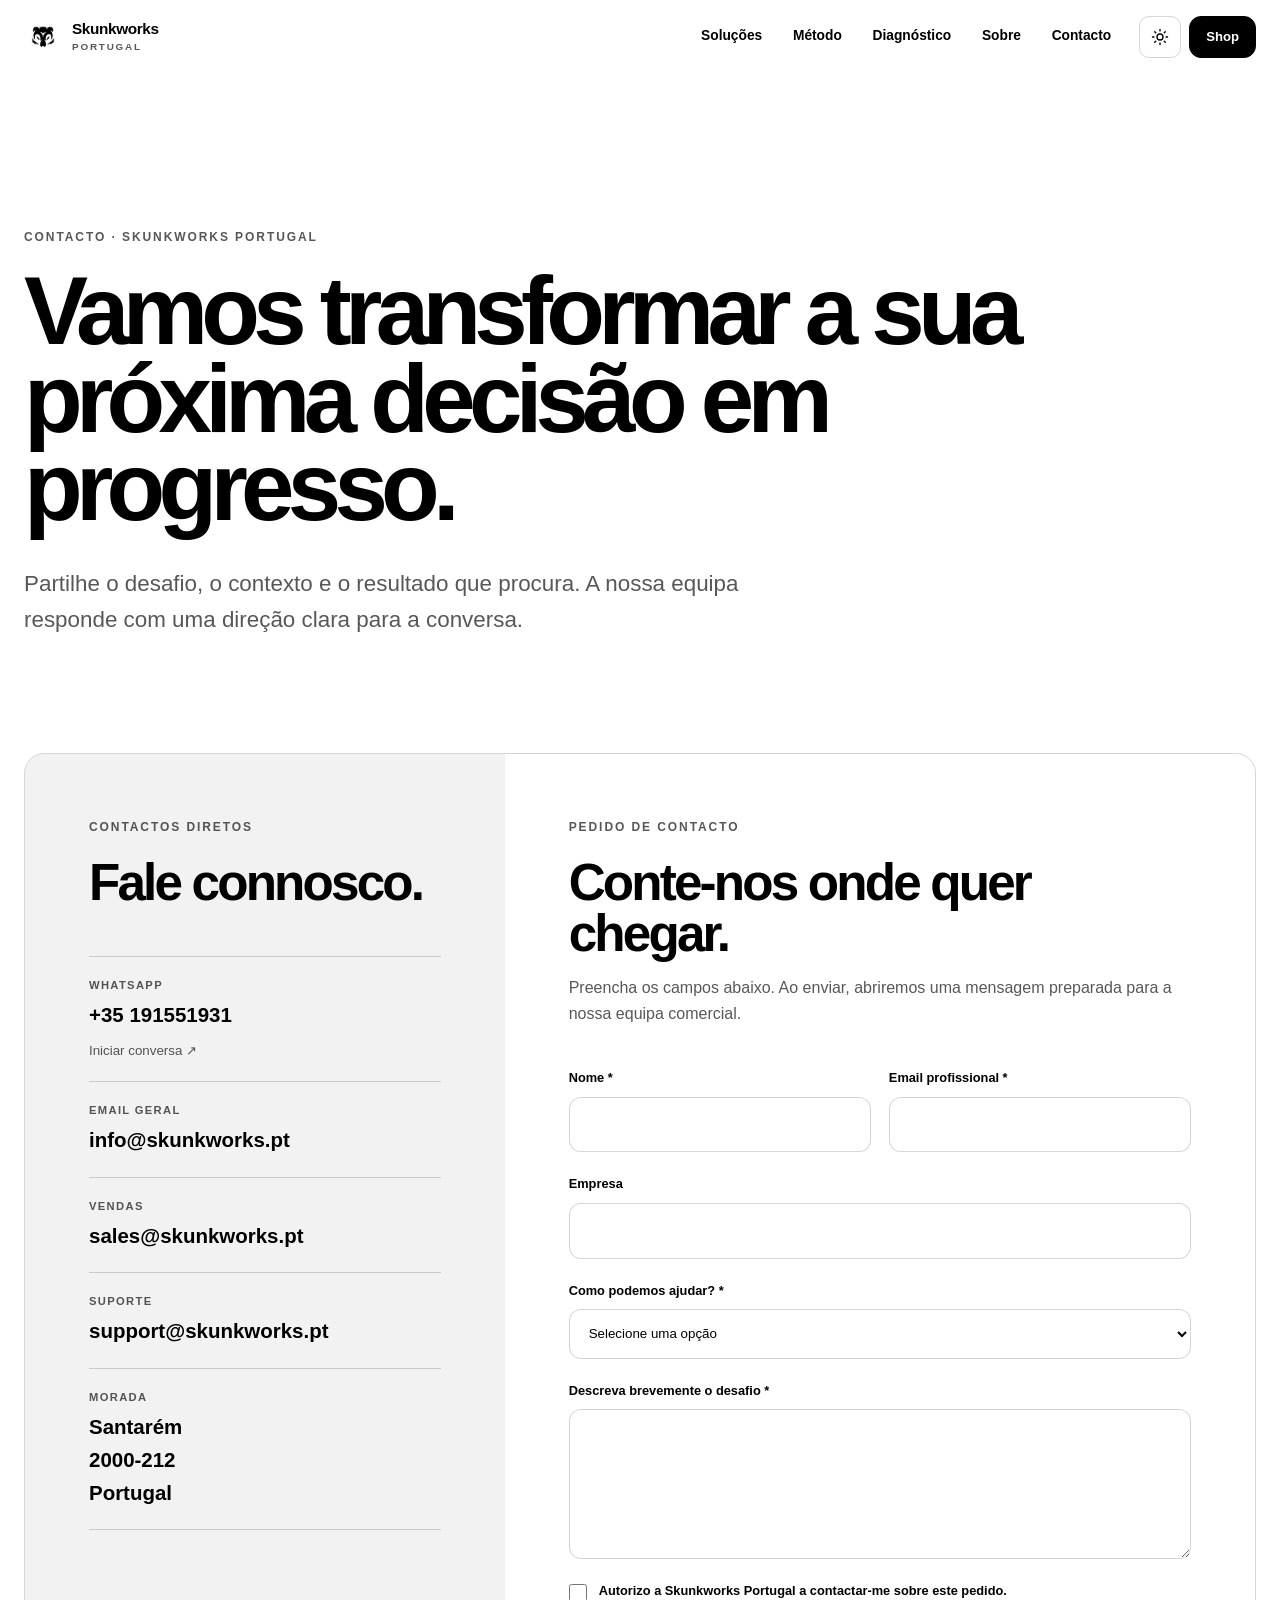
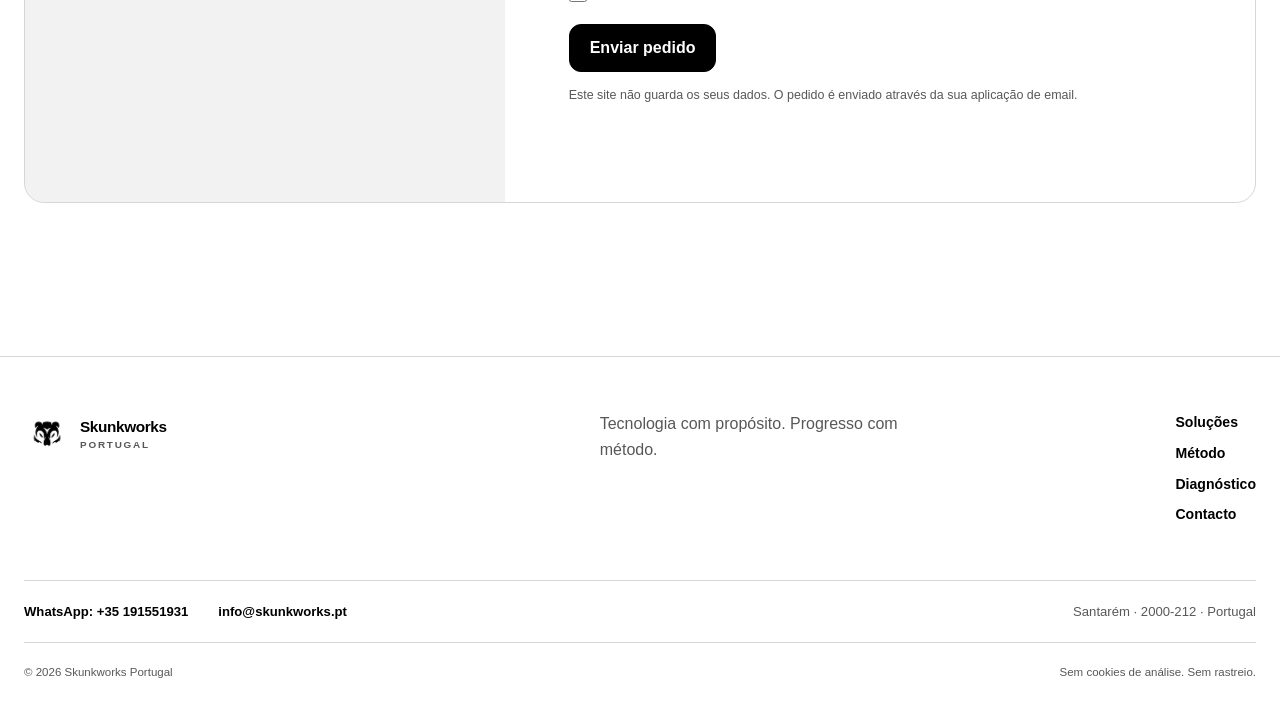
==== contacto.html @ 29a2870d "Add Portuguese contact and lead capture page" ====
<!doctype html>
<html lang="pt-PT">
  <head>
    <meta charset="utf-8">
    <meta name="viewport" content="width=device-width, initial-scale=1">
    <meta name="color-scheme" content="light dark">
    <meta name="theme-color" media="(prefers-color-scheme: light)" content="#ffffff">
    <meta name="theme-color" media="(prefers-color-scheme: dark)" content="#000000">
    <meta name="description" content="Contacte a Skunkworks Portugal em Santarém. Fale connosco sobre cloud, segurança, automação e capacitação.">
    <title>Contacto — Skunkworks Portugal</title>
    <link rel="icon" type="image/png" href="assets/logo-black.png">
    <link rel="stylesheet" href="tokens.css">
    <link rel="stylesheet" href="styles.css">
    <script src="site.js" defer></script>
  </head>
  <body class="contact-page">
    <a class="skip-link" href="#main">Saltar para o conteúdo</a>

    <header class="site-header" data-header>
      <div class="sw-shell header-inner">
        <a class="brand" href="index.html" aria-label="Skunkworks Portugal — início">
          <span class="brand-mark" aria-hidden="true">
            <img class="logo-black" src="assets/logo-black.png" alt="" width="38" height="38">
            <img class="logo-white" src="assets/logo-white.png" alt="" width="38" height="38">
          </span>
          <span class="brand-name"><strong>Skunkworks</strong><small>Portugal</small></span>
        </a>

        <nav class="desktop-nav" aria-label="Navegação principal" data-nav-label>
          <a href="index.html#solucoes">Soluções</a>
          <a href="index.html#metodo">Método</a>
          <a href="index.html#diagnostico">Diagnóstico</a>
          <a href="index.html#sobre">Sobre</a>
          <a href="contacto.html" aria-current="page">Contacto</a>
        </nav>

        <div class="header-actions">
          <button class="icon-button theme-toggle" type="button" data-theme-toggle aria-label="Mudar tema">
            <svg class="sun" viewBox="0 0 24 24" aria-hidden="true"><circle cx="12" cy="12" r="4"/><path d="M12 2v2M12 20v2M4.93 4.93l1.42 1.42M17.66 17.66l1.41 1.41M2 12h2M20 12h2M4.93 19.07l1.42-1.42M17.66 6.34l1.41-1.41"/></svg>
            <svg class="moon" viewBox="0 0 24 24" aria-hidden="true"><path d="M20.5 14.2A8.5 8.5 0 0 1 9.8 3.5 8.5 8.5 0 1 0 20.5 14.2Z"/></svg>
          </button>
          <a class="sw-button header-cta" href="https://store.skunkworks.pt">Shop</a>
          <button class="menu-button" type="button" aria-label="Abrir navegação" aria-expanded="false" aria-controls="mobile-menu" data-menu-button>
            <span></span><span></span><span></span>
          </button>
        </div>
      </div>

      <div class="mobile-menu" id="mobile-menu" data-mobile-menu hidden>
        <nav class="sw-shell" aria-label="Navegação móvel">
          <a href="index.html#solucoes">Soluções</a>
          <a href="index.html#metodo">Método</a>
          <a href="index.html#diagnostico">Diagnóstico</a>
          <a href="index.html#sobre">Sobre</a>
          <a href="contacto.html" aria-current="page">Contacto</a>
        </nav>
      </div>
    </header>

    <main id="main">
      <section class="contact-hero sw-shell">
        <p class="eyebrow reveal">Contacto · Skunkworks Portugal</p>
        <h1 class="reveal">Vamos transformar a sua próxima decisão em progresso.</h1>
        <p class="contact-lede reveal">Partilhe o desafio, o contexto e o resultado que procura. A nossa equipa responde com uma direção clara para a conversa.</p>
      </section>

      <section class="contact-section sw-shell" aria-labelledby="lead-form-title">
        <div class="contact-layout">
          <aside class="contact-details reveal" aria-label="Dados de contacto">
            <p class="eyebrow">Contactos diretos</p>
            <h2>Fale connosco.</h2>

            <div class="contact-list">
              <a class="contact-card" href="https://wa.me/35191551931" rel="noopener">
                <span>WhatsApp</span>
                <strong>+35 191551931</strong>
                <small>Iniciar conversa ↗</small>
              </a>

              <div class="contact-card">
                <span>Email geral</span>
                <a href="mailto:info@skunkworks.pt"><strong>info@skunkworks.pt</strong></a>
              </div>

              <div class="contact-card">
                <span>Vendas</span>
                <a href="mailto:sales@skunkworks.pt"><strong>sales@skunkworks.pt</strong></a>
              </div>

              <div class="contact-card">
                <span>Suporte</span>
                <a href="mailto:support@skunkworks.pt"><strong>support@skunkworks.pt</strong></a>
              </div>

              <address class="contact-card">
                <span>Morada</span>
                <strong>Santarém<br>2000-212<br>Portugal</strong>
              </address>
            </div>
          </aside>

          <div class="lead-panel reveal">
            <p class="eyebrow">Pedido de contacto</p>
            <h2 id="lead-form-title">Conte-nos onde quer chegar.</h2>
            <p>Preencha os campos abaixo. Ao enviar, abriremos uma mensagem preparada para a nossa equipa comercial.</p>

            <form class="lead-form" data-lead-form>
              <div class="field-grid">
                <label>
                  <span>Nome *</span>
                  <input type="text" name="name" autocomplete="name" required>
                </label>
                <label>
                  <span>Email profissional *</span>
                  <input type="email" name="email" autocomplete="email" required>
                </label>
              </div>

              <label>
                <span>Empresa</span>
                <input type="text" name="company" autocomplete="organization">
              </label>

              <label>
                <span>Como podemos ajudar? *</span>
                <select name="interest" required>
                  <option value="">Selecione uma opção</option>
                  <option>Cloud e produtividade</option>
                  <option>Segurança e resiliência</option>
                  <option>Automação e dados</option>
                  <option>Capacitação de equipas</option>
                  <option>Outro desafio</option>
                </select>
              </label>

              <label>
                <span>Descreva brevemente o desafio *</span>
                <textarea name="message" rows="6" required></textarea>
              </label>

              <label class="consent-field">
                <input type="checkbox" name="consent" required>
                <span>Autorizo a Skunkworks Portugal a contactar-me sobre este pedido.</span>
              </label>

              <button class="sw-button" type="submit">Enviar pedido</button>
              <p class="form-note">Este site não guarda os seus dados. O pedido é enviado através da sua aplicação de email.</p>
              <p class="form-status" data-form-status role="status" aria-live="polite"></p>
            </form>
          </div>
        </div>
      </section>
    </main>

    <footer class="site-footer">
      <div class="sw-shell footer-main">
        <a class="brand footer-brand" href="index.html" aria-label="Skunkworks Portugal — início">
          <span class="brand-mark" aria-hidden="true">
            <img class="logo-black" src="assets/logo-black.png" alt="" width="46" height="46">
            <img class="logo-white" src="assets/logo-white.png" alt="" width="46" height="46">
          </span>
          <span class="brand-name"><strong>Skunkworks</strong><small>Portugal</small></span>
        </a>
        <p>Tecnologia com propósito. Progresso com método.</p>
        <nav aria-label="Rodapé">
          <a href="index.html#solucoes">Soluções</a>
          <a href="index.html#metodo">Método</a>
          <a href="index.html#diagnostico">Diagnóstico</a>
          <a href="contacto.html">Contacto</a>
        </nav>
      </div>
      <div class="sw-shell footer-contact">
        <a href="https://wa.me/35191551931" rel="noopener">WhatsApp: +35 191551931</a>
        <a href="mailto:info@skunkworks.pt">info@skunkworks.pt</a>
        <address>Santarém · 2000-212 · Portugal</address>
      </div>
      <div class="sw-shell footer-legal">
        <p>© <span data-year></span> Skunkworks Portugal</p>
        <p>Sem cookies de análise. Sem rastreio.</p>
      </div>
    </footer>
  </body>
</html>
---- tokens.css ----
:root {
  color-scheme: light dark;
  --sw-bg: #fff;
  --sw-fg: #000;
  --sw-muted: rgb(0 0 0 / 0.66);
  --sw-line: rgb(0 0 0 / 0.16);
  --sw-soft: rgb(0 0 0 / 0.05);
  --sw-strong: rgb(0 0 0 / 0.34);
  --sw-shadow: 0 20px 70px rgb(0 0 0 / 0.08);
  --sw-radius: 20px;
  --sw-radius-sm: 12px;
  --sw-shell: 1240px;
  --sw-header: 74px;
  --sw-font: Inter, "Segoe UI", Roboto, Helvetica, Arial, sans-serif;
  --sw-ease: cubic-bezier(0.2, 0.8, 0.2, 1);
}

@media (prefers-color-scheme: dark) {
  :root {
    --sw-bg: #000;
    --sw-fg: #fff;
    --sw-muted: rgb(255 255 255 / 0.72);
    --sw-line: rgb(255 255 255 / 0.18);
    --sw-soft: rgb(255 255 255 / 0.07);
    --sw-strong: rgb(255 255 255 / 0.38);
    --sw-shadow: 0 20px 70px rgb(255 255 255 / 0.04);
  }
}

html[data-theme="light"] {
  --sw-bg: #fff;
  --sw-fg: #000;
  --sw-muted: rgb(0 0 0 / 0.66);
  --sw-line: rgb(0 0 0 / 0.16);
  --sw-soft: rgb(0 0 0 / 0.05);
  --sw-strong: rgb(0 0 0 / 0.34);
}

html[data-theme="dark"] {
  --sw-bg: #000;
  --sw-fg: #fff;
  --sw-muted: rgb(255 255 255 / 0.72);
  --sw-line: rgb(255 255 255 / 0.18);
  --sw-soft: rgb(255 255 255 / 0.07);
  --sw-strong: rgb(255 255 255 / 0.38);
}

.sw-shell {
  width: min(calc(100% - 48px), var(--sw-shell));
  margin-inline: auto;
}

.sw-button {
  display: inline-flex;
  align-items: center;
  justify-content: center;
  min-height: 48px;
  padding: 12px 20px;
  border: 1px solid var(--sw-fg);
  border-radius: var(--sw-radius-sm);
  background: var(--sw-fg);
  color: var(--sw-bg);
  font: 800 1rem var(--sw-font);
  text-decoration: none;
  cursor: pointer;
}

.sw-button--secondary {
  background: var(--sw-bg);
  color: var(--sw-fg);
}

:focus-visible {
  outline: 3px solid var(--sw-fg);
  outline-offset: 3px;
}

@media (max-width: 620px) {
  .sw-shell { width: min(calc(100% - 32px), var(--sw-shell)); }
}

@media (prefers-reduced-motion: reduce) {
  *, *::before, *::after {
    scroll-behavior: auto !important;
    animation-duration: 0.01ms !important;
    transition-duration: 0.01ms !important;
  }
}
---- styles.css ----
* { box-sizing: border-box; }

html { scroll-behavior: smooth; }

body {
  margin: 0;
  overflow-x: hidden;
  background: var(--sw-bg);
  color: var(--sw-fg);
  font: 16px/1.6 var(--sw-font);
  text-rendering: optimizeLegibility;
  transition: background-color 240ms var(--sw-ease), color 240ms var(--sw-ease);
}

body.menu-open { overflow: hidden; }

a { color: inherit; }
button, input { font: inherit; }
img { display: block; max-width: 100%; }

.skip-link {
  position: fixed;
  z-index: 100;
  top: 12px;
  left: 12px;
  padding: 10px 14px;
  border: 1px solid var(--sw-fg);
  border-radius: 8px;
  background: var(--sw-bg);
  transform: translateY(-150%);
}

.skip-link:focus { transform: translateY(0); }

.visually-hidden {
  position: absolute !important;
  width: 1px !important;
  height: 1px !important;
  padding: 0 !important;
  margin: -1px !important;
  overflow: hidden !important;
  clip: rect(0, 0, 0, 0) !important;
  white-space: nowrap !important;
  border: 0 !important;
}

.muted { color: var(--sw-muted); }

.eyebrow {
  margin: 0 0 20px;
  color: var(--sw-muted);
  font-size: 0.75rem;
  font-weight: 800;
  letter-spacing: 0.16em;
  text-transform: uppercase;
}

.site-header {
  position: fixed;
  z-index: 50;
  inset: 0 0 auto;
  height: var(--sw-header);
  border-bottom: 1px solid transparent;
  background: color-mix(in srgb, var(--sw-bg) 88%, transparent);
  backdrop-filter: blur(18px);
  transition: border-color 180ms ease;
}

.site-header.scrolled { border-color: var(--sw-line); }

.header-inner {
  display: flex;
  align-items: center;
  justify-content: space-between;
  height: 100%;
  gap: 28px;
}

.brand {
  display: inline-flex;
  align-items: center;
  gap: 10px;
  color: inherit;
  text-decoration: none;
}

.brand-mark {
  position: relative;
  display: block;
  width: 38px;
  height: 38px;
  flex: 0 0 auto;
}

.brand-mark img { position: absolute; inset: 0; width: 100%; height: 100%; object-fit: contain; }
.logo-white { display: none; }

@media (prefers-color-scheme: dark) {
  :root:not([data-theme="light"]) .logo-black { display: none; }
  :root:not([data-theme="light"]) .logo-white { display: block; }
}

html[data-theme="dark"] .logo-black { display: none; }
html[data-theme="dark"] .logo-white { display: block; }
html[data-theme="light"] .logo-black { display: block; }
html[data-theme="light"] .logo-white { display: none; }

.brand-name { display: grid; line-height: 1; }
.brand-name strong { font-size: 0.96rem; letter-spacing: -0.025em; }
.brand-name small { margin-top: 5px; color: var(--sw-muted); font-size: 0.62rem; font-weight: 700; letter-spacing: 0.18em; text-transform: uppercase; }

.desktop-nav { display: flex; align-items: center; gap: clamp(20px, 2.4vw, 36px); margin-left: auto; }
.desktop-nav a { position: relative; font-size: 0.86rem; font-weight: 700; text-decoration: none; }
.desktop-nav a::after { content: ""; position: absolute; left: 0; right: 100%; bottom: -5px; height: 1px; background: currentColor; transition: right 200ms var(--sw-ease); }
.desktop-nav a:hover::after { right: 0; }

.header-actions { display: flex; align-items: center; gap: 8px; }
.header-cta { min-height: 42px; padding: 8px 16px; font-size: 0.82rem; }

.icon-button, .menu-button {
  display: inline-flex;
  align-items: center;
  justify-content: center;
  width: 42px;
  height: 42px;
  border: 1px solid var(--sw-line);
  border-radius: 10px;
  background: transparent;
  color: inherit;
  cursor: pointer;
}

.theme-toggle svg { width: 18px; height: 18px; fill: none; stroke: currentColor; stroke-width: 1.8; stroke-linecap: round; stroke-linejoin: round; }
.theme-toggle .moon { display: none; }

@media (prefers-color-scheme: dark) {
  :root:not([data-theme="light"]) .theme-toggle .sun { display: none; }
  :root:not([data-theme="light"]) .theme-toggle .moon { display: block; }
}

html[data-theme="dark"] .theme-toggle .sun { display: none; }
html[data-theme="dark"] .theme-toggle .moon { display: block; }
html[data-theme="light"] .theme-toggle .sun { display: block; }
html[data-theme="light"] .theme-toggle .moon { display: none; }

.menu-button { display: none; flex-direction: column; gap: 4px; }
.menu-button span { width: 18px; height: 1px; background: currentColor; transition: transform 180ms ease, opacity 180ms ease; }
.menu-button[aria-expanded="true"] span:nth-child(1) { transform: translateY(5px) rotate(45deg); }
.menu-button[aria-expanded="true"] span:nth-child(2) { opacity: 0; }
.menu-button[aria-expanded="true"] span:nth-child(3) { transform: translateY(-5px) rotate(-45deg); }

.mobile-menu {
  position: absolute;
  top: 100%;
  right: 0;
  left: 0;
  height: calc(100dvh - var(--sw-header));
  overflow-y: auto;
  background: var(--sw-bg);
  border-top: 1px solid var(--sw-line);
}

.mobile-menu nav { display: grid; padding-block: 28px; }
.mobile-menu a { padding: 18px 0; border-bottom: 1px solid var(--sw-line); font-size: clamp(1.5rem, 7vw, 2.8rem); font-weight: 750; letter-spacing: -0.04em; text-decoration: none; }

.hero {
  position: relative;
  display: grid;
  grid-template-columns: minmax(0, 1.18fr) minmax(340px, 0.82fr);
  align-items: center;
  min-height: 100svh;
  padding-top: calc(var(--sw-header) + 60px);
  padding-bottom: 72px;
  gap: clamp(44px, 7vw, 110px);
}

.hero-copy { position: relative; z-index: 2; }

.hero h1 {
  max-width: 920px;
  margin: 0;
  font-size: clamp(3.25rem, 7.2vw, 7.2rem);
  line-height: 0.92;
  letter-spacing: -0.07em;
  font-weight: 780;
}

.hero-lede {
  max-width: 680px;
  margin: 34px 0 0;
  color: var(--sw-muted);
  font-size: clamp(1.08rem, 1.8vw, 1.4rem);
  line-height: 1.55;
}

.hero-actions { display: flex; flex-wrap: wrap; gap: 12px; margin-top: 34px; }
.sw-button { transition: transform 160ms var(--sw-ease), box-shadow 160ms ease, background-color 160ms ease; }
.sw-button:hover { transform: translateY(-2px); box-shadow: 0 9px 24px rgb(0 0 0 / 0.15); }

.hero-visual {
  position: relative;
  width: min(100%, 520px);
  aspect-ratio: 1;
  justify-self: end;
  border: 1px solid var(--sw-line);
  border-radius: 50%;
  background: radial-gradient(circle at center, var(--sw-soft) 0 35%, transparent 35.5% 100%);
}

.hero-visual::before, .hero-visual::after {
  content: "";
  position: absolute;
  background: var(--sw-line);
}

.hero-visual::before { top: 50%; left: -15%; width: 130%; height: 1px; }
.hero-visual::after { left: 50%; top: -15%; width: 1px; height: 130%; }

.orbit { position: absolute; inset: 12%; border: 1px solid var(--sw-line); border-radius: 50%; animation: orbit 24s linear infinite; }
.orbit::after { content: ""; position: absolute; top: -4px; left: 50%; width: 8px; height: 8px; border-radius: 50%; background: var(--sw-fg); }
.orbit-two { inset: 24%; animation-duration: 16s; animation-direction: reverse; }
.orbit-two::after { top: 50%; left: auto; right: -4px; }

.hero-emblem {
  position: absolute;
  z-index: 2;
  inset: 30%;
  display: grid;
  place-items: center;
  border: 1px solid var(--sw-line);
  border-radius: 24px;
  background: var(--sw-bg);
  box-shadow: var(--sw-shadow);
  transform: rotate(-7deg);
}

.hero-emblem img { position: absolute; width: 64%; height: 64%; object-fit: contain; }
.signal { position: absolute; z-index: 3; display: grid; place-items: center; width: 50px; height: 50px; border: 1px solid var(--sw-line); border-radius: 50%; background: var(--sw-bg); font-size: 0.72rem; font-weight: 900; }
.signal-one { top: 9%; right: 7%; }
.signal-two { bottom: 8%; left: 5%; }
.signal-three { right: -2%; bottom: 29%; font-size: 1rem; }

.hero-foot { position: absolute; right: 0; bottom: 18px; left: 0; display: flex; align-items: center; justify-content: space-between; }
.hero-foot p { margin: 0; color: var(--sw-muted); font-size: 0.78rem; }
.scroll-cue { display: grid; place-items: center; width: 40px; height: 40px; border: 1px solid var(--sw-line); border-radius: 50%; text-decoration: none; }

@keyframes orbit { to { transform: rotate(360deg); } }

.statement { border-block: 1px solid var(--sw-line); }
.statement-inner { padding-block: clamp(64px, 9vw, 120px); }
.statement p { margin: 0; font-size: clamp(2rem, 5vw, 5.2rem); line-height: 1.06; letter-spacing: -0.055em; font-weight: 740; }

.section { padding-block: clamp(88px, 12vw, 160px); }
.section-heading { max-width: 840px; margin-bottom: clamp(48px, 7vw, 86px); }
.section-heading h2, .about-copy h2, .final-cta h2, .assessment-intro h2 { margin: 0; font-size: clamp(2.4rem, 5vw, 5rem); line-height: 1; letter-spacing: -0.055em; }
.section-heading > p:last-child, .assessment-intro > p:last-child { max-width: 660px; margin: 25px 0 0; color: var(--sw-muted); font-size: 1.08rem; }

.solutions-grid { display: grid; grid-template-columns: repeat(2, minmax(0, 1fr)); border-top: 1px solid var(--sw-line); border-left: 1px solid var(--sw-line); }
.solution-card { position: relative; min-height: 460px; padding: clamp(28px, 4vw, 52px); border-right: 1px solid var(--sw-line); border-bottom: 1px solid var(--sw-line); }
.solution-card h3 { max-width: 420px; margin: 68px 0 16px; font-size: clamp(1.8rem, 3vw, 2.8rem); line-height: 1.05; letter-spacing: -0.045em; }
.solution-card > p { max-width: 520px; color: var(--sw-muted); }
.solution-card ul { display: grid; gap: 10px; margin: 30px 0 0; padding: 0; list-style: none; font-size: 0.85rem; font-weight: 700; }
.solution-card li { display: flex; gap: 10px; align-items: center; }
.solution-card li::before { content: "→"; color: var(--sw-muted); }
.card-index { position: absolute; top: 28px; right: 30px; color: var(--sw-muted); font: 700 0.72rem/1 monospace; }
.card-icon { position: relative; width: 58px; height: 58px; }
.card-icon span { position: absolute; border: 1px solid var(--sw-fg); border-radius: 50%; }
.card-icon span:nth-child(1) { inset: 0 22px 22px 0; }
.card-icon span:nth-child(2) { inset: 15px 7px 7px 15px; }
.card-icon span:nth-child(3) { inset: 30px 0 0 30px; background: var(--sw-fg); }
.shield-icon span { inset: 2px 8px; border-radius: 24px 24px 30px 30px; clip-path: polygon(50% 0, 100% 18%, 90% 72%, 50% 100%, 10% 72%, 0 18%); }
.flow-icon span { width: 14px; height: 14px; background: var(--sw-bg); }
.flow-icon span:nth-child(1) { top: 0; left: 0; }
.flow-icon span:nth-child(2) { top: 22px; left: 22px; }
.flow-icon span:nth-child(3) { right: 0; bottom: 0; }
.flow-icon::before, .flow-icon::after { content: ""; position: absolute; width: 31px; height: 1px; background: var(--sw-fg); transform: rotate(45deg); transform-origin: left center; }
.flow-icon::before { top: 8px; left: 10px; }
.flow-icon::after { top: 30px; left: 32px; }
.learn-icon span { inset: 5px 5px 18px; border-radius: 0; }
.learn-icon span:nth-child(2) { inset: 30px 18px 2px; border-top: 0; }

.method { padding-block: clamp(88px, 12vw, 160px); background: var(--sw-fg); color: var(--sw-bg); }
.method .eyebrow, .method .split-heading > p { color: color-mix(in srgb, var(--sw-bg) 65%, transparent); }
.split-heading { display: grid; grid-template-columns: 1.2fr 0.8fr; align-items: end; max-width: none; gap: 60px; }
.split-heading > p { margin: 0 0 6px; font-size: 1.05rem; }
.method-steps { display: grid; grid-template-columns: repeat(4, minmax(0, 1fr)); margin: 0; padding: 0; border-top: 1px solid color-mix(in srgb, var(--sw-bg) 24%, transparent); list-style: none; }
.method-steps li { min-height: 310px; padding: 30px 26px 28px 0; border-right: 1px solid color-mix(in srgb, var(--sw-bg) 24%, transparent); }
.method-steps li + li { padding-left: 26px; }
.method-steps span { font: 700 0.72rem/1 monospace; opacity: 0.6; }
.method-steps h3 { margin: 100px 0 12px; font-size: 1.8rem; letter-spacing: -0.04em; }
.method-steps p { margin: 0; opacity: 0.68; }

.assessment-shell { display: grid; grid-template-columns: 0.85fr 1.15fr; border: 1px solid var(--sw-line); border-radius: var(--sw-radius); overflow: hidden; }
.assessment-intro { padding: clamp(30px, 5vw, 64px); background: var(--sw-soft); }
.assessment-intro h2 { font-size: clamp(2.1rem, 4vw, 4rem); }
.assessment-tool { padding: clamp(24px, 4vw, 54px); }
.assessment-tool fieldset { display: grid; gap: 10px; padding: 0; border: 0; }
.assessment-tool label { display: flex; align-items: center; gap: 16px; min-height: 64px; padding: 12px 16px; border: 1px solid var(--sw-line); border-radius: var(--sw-radius-sm); cursor: pointer; transition: background 150ms ease, border-color 150ms ease; }
.assessment-tool label:hover, .assessment-tool label:has(input:checked) { background: var(--sw-soft); border-color: var(--sw-strong); }
.assessment-tool input { width: 18px; height: 18px; margin: 0; accent-color: var(--sw-fg); }
.assessment-result { margin-top: 24px; padding-top: 24px; border-top: 1px solid var(--sw-line); }
.result-label { margin: 0 0 7px; color: var(--sw-muted); font-size: 0.72rem; font-weight: 800; letter-spacing: 0.12em; text-transform: uppercase; }
.assessment-result h3 { margin: 0; font-size: 1.65rem; letter-spacing: -0.03em; }
.assessment-result > p:not(.result-label) { color: var(--sw-muted); }
.assessment-result .sw-button { margin-top: 8px; }
.copy-status { display: inline-block; margin-left: 12px; color: var(--sw-muted); font-size: 0.82rem; }

.about { padding-block: clamp(88px, 12vw, 160px); border-top: 1px solid var(--sw-line); }
.about-grid { display: grid; grid-template-columns: 0.75fr 1.25fr; align-items: center; gap: clamp(54px, 10vw, 150px); }
.about-mark { position: relative; display: grid; place-items: center; aspect-ratio: 1; border-radius: 50%; background: var(--sw-soft); }
.about-mark::before { content: ""; position: absolute; inset: 11%; border: 1px solid var(--sw-line); border-radius: 50%; }
.about-mark img { position: absolute; width: 54%; height: 54%; object-fit: contain; }
.about-copy p:not(.eyebrow) { max-width: 680px; font-size: 1.08rem; }

.final-cta { padding-block: clamp(90px, 14vw, 180px); border-top: 1px solid var(--sw-line); text-align: center; }
.final-cta h2 { max-width: 950px; margin-inline: auto; font-size: clamp(3rem, 7vw, 7rem); }
.final-cta > p:not(.eyebrow) { max-width: 660px; margin: 30px auto; color: var(--sw-muted); font-size: 1.08rem; }

.site-footer { border-top: 1px solid var(--sw-line); }
.footer-main { display: grid; grid-template-columns: 1fr 1fr auto; align-items: start; gap: 36px; padding-block: 54px; }
.footer-brand .brand-mark { width: 46px; height: 46px; }
.footer-main > p { max-width: 350px; margin: 0; color: var(--sw-muted); }
.footer-main nav { display: grid; gap: 8px; }
.footer-main nav a { font-size: 0.88rem; font-weight: 700; text-decoration: none; }
.footer-contact { display: flex; flex-wrap: wrap; gap: 12px 30px; padding-block: 20px; border-top: 1px solid var(--sw-line); font-size: 0.82rem; }
.footer-contact a { font-weight: 700; text-decoration: none; }
.footer-contact address { margin: 0 0 0 auto; color: var(--sw-muted); font-style: normal; }
.footer-legal { display: flex; justify-content: space-between; padding-block: 20px; border-top: 1px solid var(--sw-line); color: var(--sw-muted); font-size: 0.72rem; }
.footer-legal p { margin: 0; }

.contact-page main { min-height: 70vh; }
.contact-hero { padding-top: calc(var(--sw-header) + clamp(90px, 12vw, 160px)); padding-bottom: clamp(70px, 9vw, 120px); }
.contact-hero h1 { max-width: 1050px; margin: 0; font-size: clamp(3.2rem, 7.5vw, 7.5rem); line-height: 0.92; letter-spacing: -0.07em; }
.contact-lede { max-width: 720px; margin: 34px 0 0; color: var(--sw-muted); font-size: clamp(1.08rem, 1.8vw, 1.4rem); }
.contact-section { padding-bottom: clamp(90px, 12vw, 160px); }
.contact-layout { display: grid; grid-template-columns: 0.78fr 1.22fr; border: 1px solid var(--sw-line); border-radius: var(--sw-radius); overflow: hidden; }
.contact-details, .lead-panel { padding: clamp(28px, 5vw, 64px); }
.contact-details { background: var(--sw-soft); }
.contact-details h2, .lead-panel h2 { margin: 0; font-size: clamp(2.2rem, 4vw, 4.1rem); line-height: 1; letter-spacing: -0.055em; }
.contact-list { display: grid; margin-top: 48px; border-top: 1px solid var(--sw-line); }
.contact-card { display: grid; gap: 4px; padding: 20px 0; border-bottom: 1px solid var(--sw-line); color: inherit; font-style: normal; text-decoration: none; }
.contact-card > span { color: var(--sw-muted); font-size: 0.7rem; font-weight: 800; letter-spacing: 0.12em; text-transform: uppercase; }
.contact-card strong { font-size: clamp(1rem, 2vw, 1.28rem); }
.contact-card small { margin-top: 4px; color: var(--sw-muted); }
.contact-card a { color: inherit; text-decoration: none; }
.lead-panel > p:not(.eyebrow) { max-width: 620px; color: var(--sw-muted); }
.lead-form { display: grid; gap: 22px; margin-top: 42px; }
.field-grid { display: grid; grid-template-columns: repeat(2, minmax(0, 1fr)); gap: 18px; }
.lead-form label:not(.consent-field) { display: grid; gap: 8px; }
.lead-form label > span { font-size: 0.8rem; font-weight: 800; }
.lead-form input:not([type="checkbox"]), .lead-form select, .lead-form textarea { width: 100%; border: 1px solid var(--sw-line); border-radius: var(--sw-radius-sm); background: var(--sw-bg); color: var(--sw-fg); padding: 14px 15px; }
.lead-form input:not([type="checkbox"]), .lead-form select { min-height: 50px; }
.lead-form textarea { min-height: 150px; resize: vertical; }
.consent-field { display: flex; align-items: flex-start; gap: 12px; }
.consent-field input { width: 18px; height: 18px; margin: 3px 0 0; accent-color: var(--sw-fg); }
.lead-form .sw-button { width: fit-content; }
.form-note, .form-status { margin: -8px 0 0; color: var(--sw-muted); font-size: 0.78rem; }
.form-status { min-height: 1.4em; font-weight: 700; }

.reveal { opacity: 0; transform: translateY(22px); transition: opacity 700ms var(--sw-ease), transform 700ms var(--sw-ease); }
.reveal.is-visible { opacity: 1; transform: none; }

@media (max-width: 1040px) {
  .desktop-nav { display: none; }
  .menu-button { display: inline-flex; }
  .header-cta { display: none; }
  .hero { grid-template-columns: 1fr 0.68fr; }
  .method-steps { grid-template-columns: repeat(2, 1fr); }
  .method-steps li:nth-child(2) { border-right: 0; }
  .method-steps li:nth-child(n+3) { border-top: 1px solid color-mix(in srgb, var(--sw-bg) 24%, transparent); }
}

@media (max-width: 820px) {
  .hero { display: block; min-height: auto; padding-top: calc(var(--sw-header) + 80px); padding-bottom: 110px; }
  .hero-visual { width: min(76vw, 460px); margin: 70px auto 10px; }
  .hero-foot { bottom: 32px; }
  .solutions-grid { grid-template-columns: 1fr; }
  .solution-card { min-height: auto; }
  .split-heading, .assessment-shell, .about-grid { grid-template-columns: 1fr; }
  .contact-layout { grid-template-columns: 1fr; }
  .split-heading { gap: 24px; }
  .about-mark { width: min(72vw, 460px); margin-inline: auto; }
  .footer-main { grid-template-columns: 1fr 1fr; }
  .footer-main nav { grid-column: 2; grid-row: 1 / span 2; }
}

@media (max-width: 560px) {
  .hero h1 { font-size: clamp(3.1rem, 15vw, 5rem); }
  .hero-actions { display: grid; }
  .hero-actions .sw-button { width: 100%; }
  .hero-visual { width: min(82vw, 380px); }
  .statement p { font-size: clamp(2rem, 10vw, 3.2rem); }
  .solutions-grid { border-left: 0; }
  .solution-card { padding: 30px 4px 40px; border-right: 0; }
  .method-steps { grid-template-columns: 1fr; }
  .method-steps li, .method-steps li + li { min-height: 230px; padding: 26px 0; border-right: 0; border-top: 1px solid color-mix(in srgb, var(--sw-bg) 24%, transparent); }
  .method-steps h3 { margin-top: 55px; }
  .assessment-shell { border-inline: 0; border-radius: 0; }
  .assessment-intro, .assessment-tool { padding-inline: 20px; }
  .copy-status { display: block; margin: 9px 0 0; }
  .footer-main { grid-template-columns: 1fr; }
  .footer-main nav { grid-column: auto; grid-row: auto; }
  .footer-legal { display: grid; gap: 6px; }
  .footer-contact { display: grid; }
  .footer-contact address { margin-left: 0; }
  .field-grid { grid-template-columns: 1fr; }
}
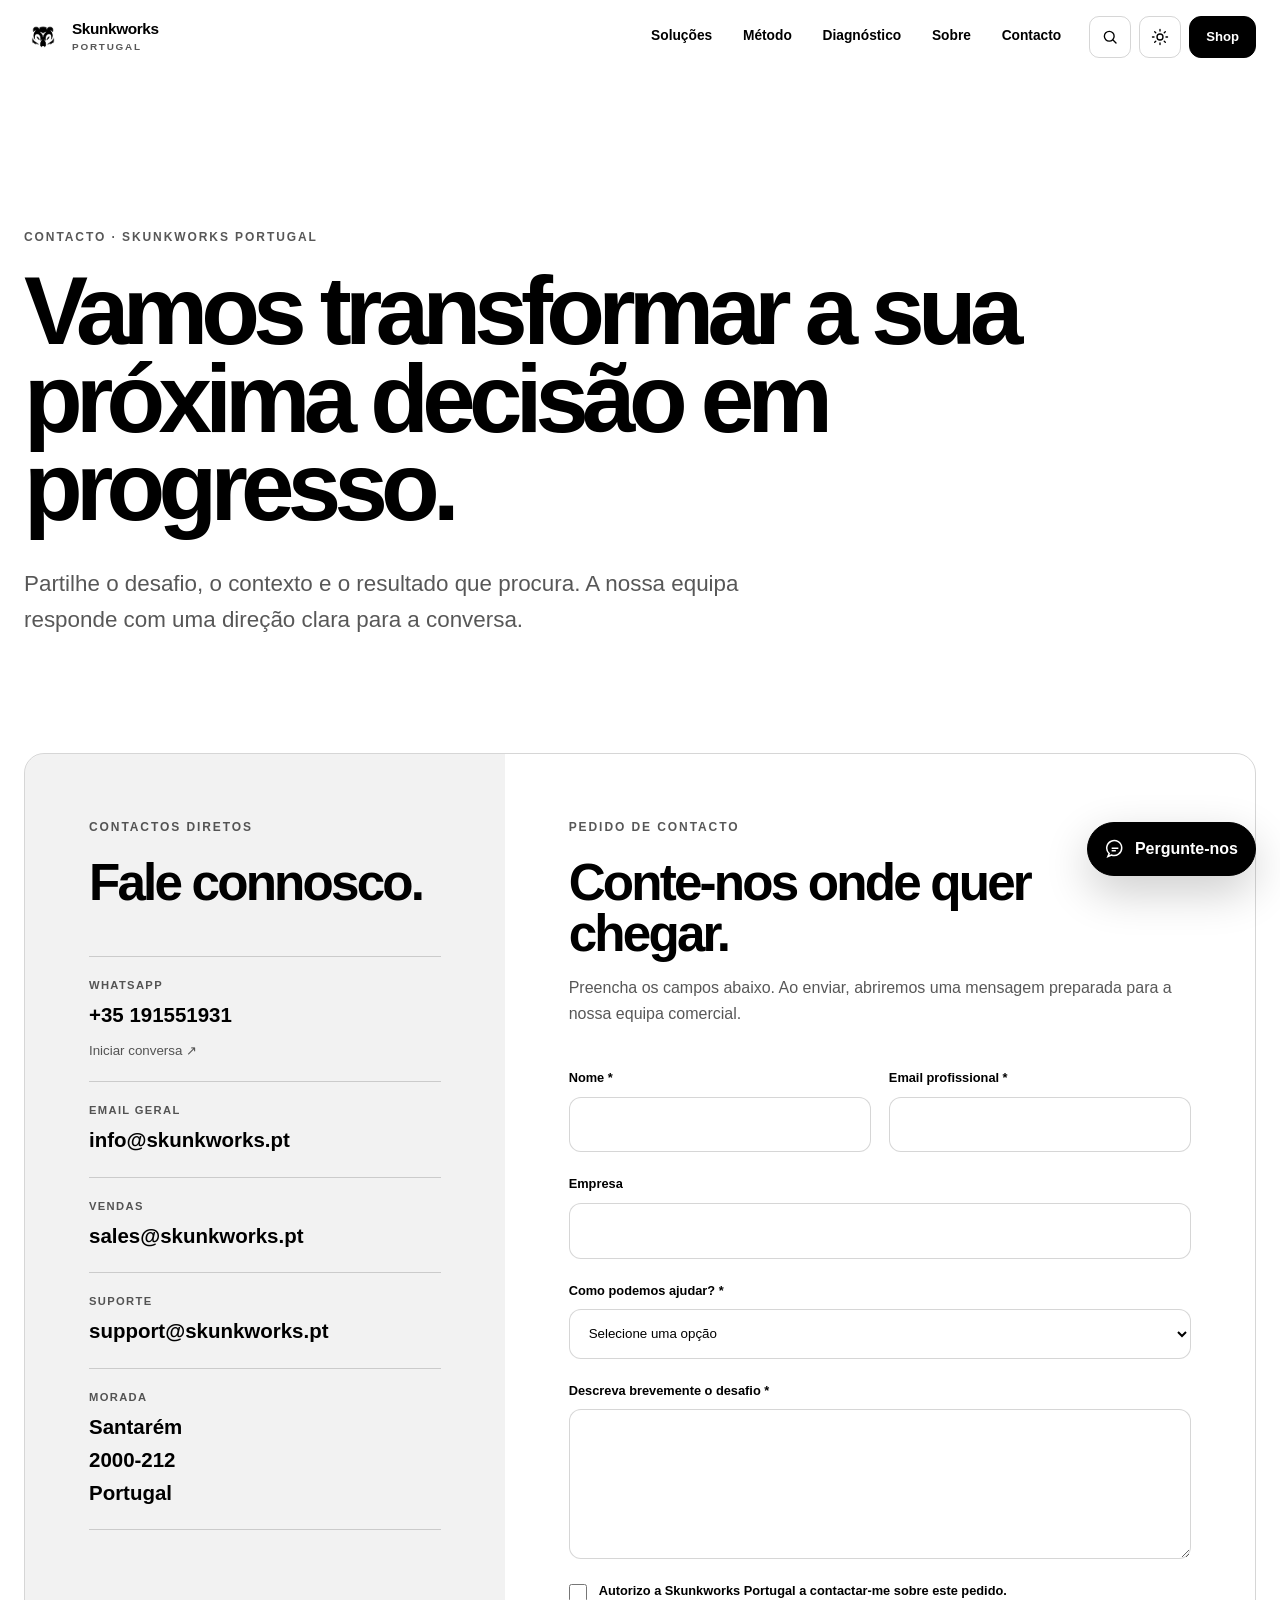
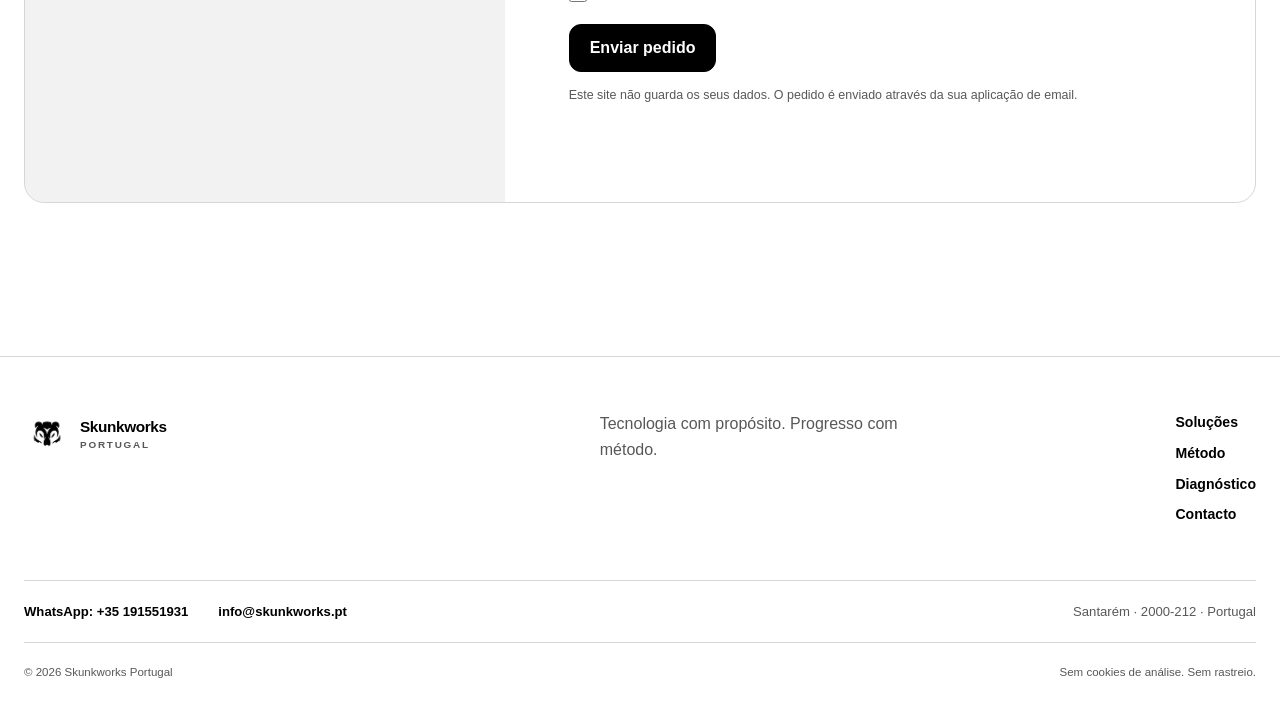
==== commit d85024ee: "Add interactive service search and scripted chat" ====
--- a/contacto.html
+++ b/contacto.html
@@ -12,6 +12,7 @@
     <link rel="stylesheet" href="tokens.css">
     <link rel="stylesheet" href="styles.css">
     <script src="site.js" defer></script>
+    <script src="assistant.js" defer></script>
   </head>
   <body class="contact-page">
     <a class="skip-link" href="#main">Saltar para o conteúdo</a>
@@ -35,6 +36,9 @@
         </nav>
 
         <div class="header-actions">
+          <a class="icon-button search-link" href="index.html#ask-skunkworks" aria-label="Pesquisar serviços">
+            <svg viewBox="0 0 24 24" aria-hidden="true"><circle cx="11" cy="11" r="6.5"/><path d="m16 16 4 4"/></svg>
+          </a>
           <button class="icon-button theme-toggle" type="button" data-theme-toggle aria-label="Mudar tema">
             <svg class="sun" viewBox="0 0 24 24" aria-hidden="true"><circle cx="12" cy="12" r="4"/><path d="M12 2v2M12 20v2M4.93 4.93l1.42 1.42M17.66 17.66l1.41 1.41M2 12h2M20 12h2M4.93 19.07l1.42-1.42M17.66 6.34l1.41-1.41"/></svg>
             <svg class="moon" viewBox="0 0 24 24" aria-hidden="true"><path d="M20.5 14.2A8.5 8.5 0 0 1 9.8 3.5 8.5 8.5 0 1 0 20.5 14.2Z"/></svg>
--- a/styles.css
+++ b/styles.css
@@ -130,6 +130,9 @@
   cursor: pointer;
 }
 
+.search-link { text-decoration: none; }
+.search-link svg { width: 18px; height: 18px; fill: none; stroke: currentColor; stroke-width: 1.8; stroke-linecap: round; }
+
 .theme-toggle svg { width: 18px; height: 18px; fill: none; stroke: currentColor; stroke-width: 1.8; stroke-linecap: round; stroke-linejoin: round; }
 .theme-toggle .moon { display: none; }
 
@@ -245,6 +248,47 @@
 .scroll-cue { display: grid; place-items: center; width: 40px; height: 40px; border: 1px solid var(--sw-line); border-radius: 50%; text-decoration: none; }
 
 @keyframes orbit { to { transform: rotate(360deg); } }
+
+.ask-section { padding-block: clamp(40px, 7vw, 90px); }
+.ask-panel { padding: clamp(22px, 3.5vw, 36px); border: 1px solid var(--sw-line); border-radius: calc(var(--sw-radius) + 4px); box-shadow: var(--sw-shadow); }
+.ask-heading { display: flex; align-items: baseline; justify-content: space-between; gap: 20px; margin-bottom: 16px; }
+.ask-heading h2 { margin: 0; font-size: 0.86rem; letter-spacing: 0.13em; text-transform: uppercase; }
+.ask-heading p { margin: 0; color: var(--sw-muted); font-size: 0.86rem; }
+.ask-form { display: grid; grid-template-columns: 1fr auto; gap: 12px; }
+.ask-form input { min-width: 0; min-height: 64px; padding: 15px 20px; border: 1px solid var(--sw-line); border-radius: var(--sw-radius-sm); background: var(--sw-bg); color: var(--sw-fg); font-size: clamp(1rem, 2vw, 1.25rem); }
+.ask-form .sw-button { min-width: 150px; }
+.ask-prompts { display: flex; flex-wrap: wrap; gap: 10px; margin-top: 14px; }
+.ask-prompts button, .chat-quick-replies button { padding: 10px 14px; border: 1px solid var(--sw-line); border-radius: 999px; background: var(--sw-soft); color: var(--sw-fg); font-size: 0.82rem; font-weight: 750; cursor: pointer; }
+.ask-prompts button:hover, .chat-quick-replies button:hover { border-color: var(--sw-strong); background: var(--sw-bg); }
+.ask-results { margin-top: 24px; padding-top: 24px; border-top: 1px solid var(--sw-line); }
+.ask-results > p { margin: 0 0 14px; color: var(--sw-muted); }
+.search-result-grid { display: grid; grid-template-columns: repeat(3, minmax(0, 1fr)); gap: 12px; }
+.search-result { display: flex; flex-direction: column; min-height: 190px; padding: 20px; border: 1px solid var(--sw-line); border-radius: var(--sw-radius-sm); color: inherit; text-decoration: none; }
+.search-result small { color: var(--sw-muted); font-weight: 800; letter-spacing: 0.1em; text-transform: uppercase; }
+.search-result strong { margin-top: 35px; font-size: 1.18rem; letter-spacing: -0.025em; }
+.search-result span { margin-top: auto; color: var(--sw-muted); font-size: 0.82rem; }
+
+.chat-launcher { position: fixed; z-index: 60; right: 24px; bottom: 24px; display: flex; align-items: center; gap: 10px; min-height: 54px; padding: 12px 17px; border: 1px solid var(--sw-fg); border-radius: 999px; background: var(--sw-fg); color: var(--sw-bg); box-shadow: 0 16px 45px rgb(0 0 0 / 0.2); font-weight: 850; cursor: pointer; }
+.chat-launcher svg { width: 20px; height: 20px; fill: none; stroke: currentColor; stroke-width: 1.8; }
+.chat-panel { position: fixed; z-index: 70; right: 24px; bottom: 90px; display: grid; grid-template-rows: auto minmax(180px, 1fr) auto auto; width: min(410px, calc(100vw - 32px)); max-height: min(640px, calc(100dvh - 120px)); border: 1px solid var(--sw-line); border-radius: var(--sw-radius); background: var(--sw-bg); color: var(--sw-fg); box-shadow: 0 28px 90px rgb(0 0 0 / 0.25); overflow: hidden; }
+.chat-panel[hidden] { display: none; }
+.chat-header { display: flex; align-items: center; justify-content: space-between; gap: 20px; padding: 18px 20px; border-bottom: 1px solid var(--sw-line); }
+.chat-title { display: grid; line-height: 1.2; }
+.chat-title strong { font-size: 0.9rem; letter-spacing: 0.08em; text-transform: uppercase; }
+.chat-title small { color: var(--sw-muted); }
+.chat-close { width: 36px; height: 36px; border: 1px solid var(--sw-line); border-radius: 50%; background: transparent; color: inherit; font-size: 1.25rem; cursor: pointer; }
+.chat-messages { display: flex; flex-direction: column; gap: 12px; padding: 18px; overflow-y: auto; }
+.chat-message { max-width: 88%; padding: 12px 14px; border: 1px solid var(--sw-line); border-radius: 15px; font-size: 0.9rem; }
+.chat-message p { margin: 0; }
+.chat-message--bot { align-self: flex-start; background: var(--sw-soft); border-bottom-left-radius: 4px; }
+.chat-message--user { align-self: flex-end; background: var(--sw-fg); color: var(--sw-bg); border-color: var(--sw-fg); border-bottom-right-radius: 4px; }
+.chat-message-actions { display: flex; flex-wrap: wrap; gap: 7px; margin-top: 10px; }
+.chat-message-actions a { padding: 6px 9px; border: 1px solid var(--sw-line); border-radius: 999px; color: inherit; font-size: 0.76rem; font-weight: 800; text-decoration: none; }
+.chat-quick-replies { display: flex; gap: 8px; padding: 0 18px 12px; overflow-x: auto; }
+.chat-quick-replies button { flex: 0 0 auto; padding-block: 8px; font-size: 0.75rem; }
+.chat-form { display: grid; grid-template-columns: 1fr auto; gap: 8px; padding: 14px; border-top: 1px solid var(--sw-line); }
+.chat-form input { min-width: 0; min-height: 46px; padding: 10px 12px; border: 1px solid var(--sw-line); border-radius: 10px; background: var(--sw-bg); color: var(--sw-fg); }
+.chat-send { width: 46px; height: 46px; border: 1px solid var(--sw-fg); border-radius: 10px; background: var(--sw-fg); color: var(--sw-bg); font-weight: 900; cursor: pointer; }
 
 .statement { border-block: 1px solid var(--sw-line); }
 .statement-inner { padding-block: clamp(64px, 9vw, 120px); }
@@ -404,4 +448,11 @@
   .footer-contact { display: grid; }
   .footer-contact address { margin-left: 0; }
   .field-grid { grid-template-columns: 1fr; }
-}
+  .ask-heading { display: grid; gap: 4px; }
+  .ask-form { grid-template-columns: 1fr; }
+  .ask-form .sw-button { width: 100%; }
+  .search-result-grid { grid-template-columns: 1fr; }
+  .chat-launcher { right: 16px; bottom: 16px; }
+  .chat-launcher span { display: none; }
+  .chat-panel { right: 16px; bottom: 82px; max-height: calc(100dvh - 100px); }
+}
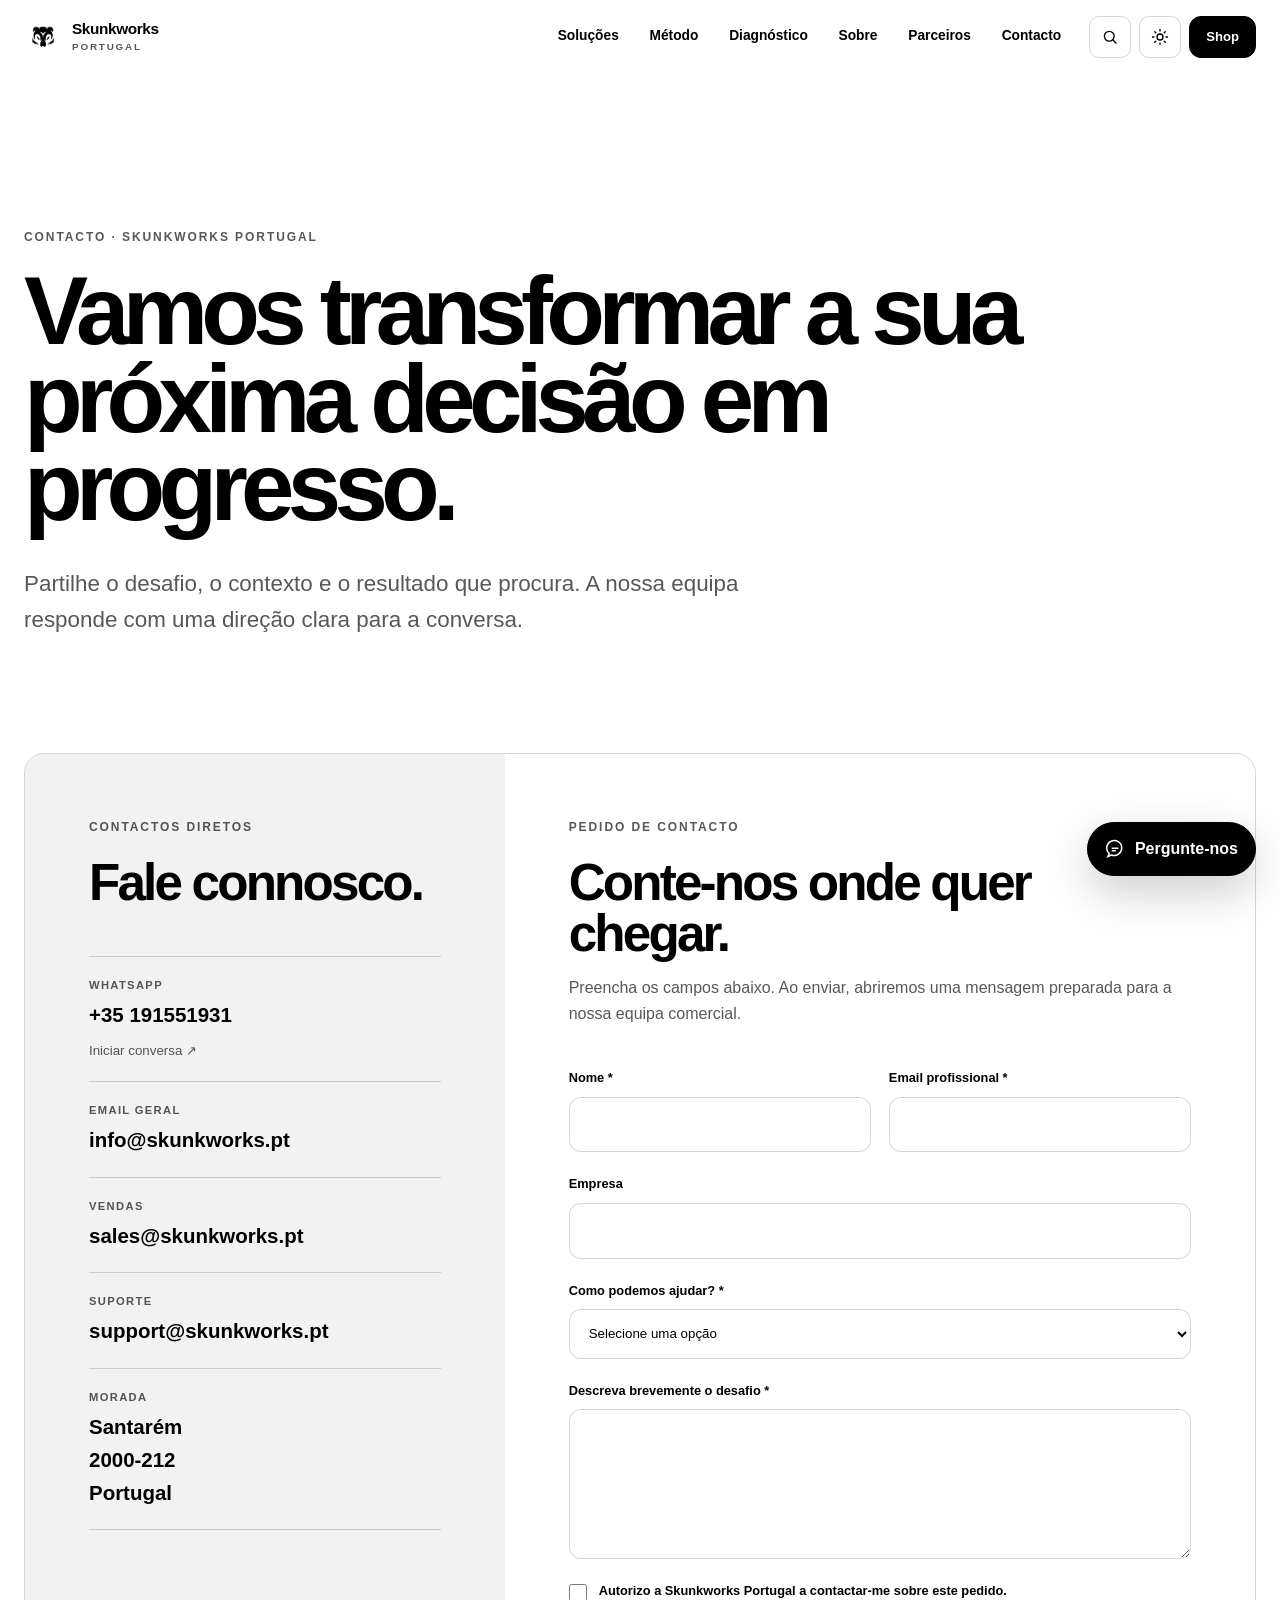
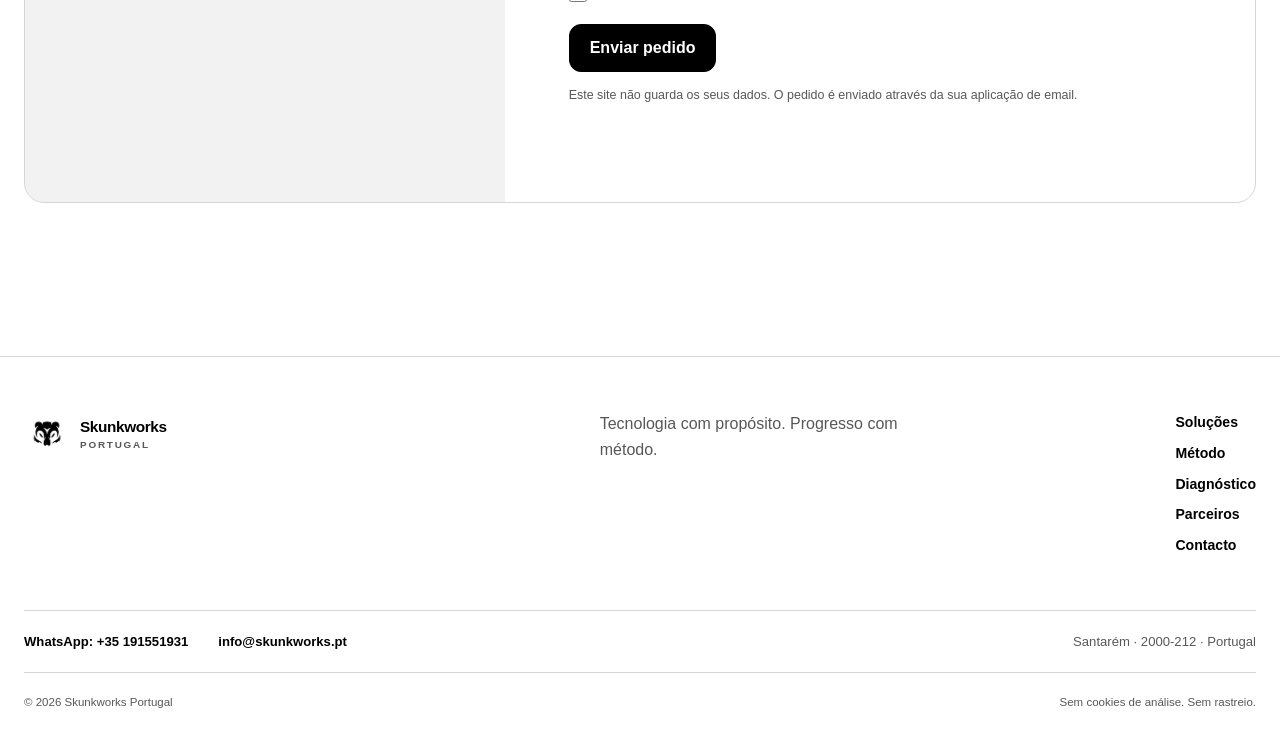
==== commit ff35b262: "Add partner and distributor brand tiles" ====
--- a/contacto.html
+++ b/contacto.html
@@ -32,6 +32,7 @@
           <a href="index.html#metodo">Método</a>
           <a href="index.html#diagnostico">Diagnóstico</a>
           <a href="index.html#sobre">Sobre</a>
+          <a href="index.html#parceiros">Parceiros</a>
           <a href="contacto.html" aria-current="page">Contacto</a>
         </nav>
 
@@ -56,6 +57,7 @@
           <a href="index.html#metodo">Método</a>
           <a href="index.html#diagnostico">Diagnóstico</a>
           <a href="index.html#sobre">Sobre</a>
+          <a href="index.html#parceiros">Parceiros</a>
           <a href="contacto.html" aria-current="page">Contacto</a>
         </nav>
       </div>
@@ -170,6 +172,7 @@
           <a href="index.html#solucoes">Soluções</a>
           <a href="index.html#metodo">Método</a>
           <a href="index.html#diagnostico">Diagnóstico</a>
+          <a href="index.html#parceiros">Parceiros</a>
           <a href="contacto.html">Contacto</a>
         </nav>
       </div>
--- a/styles.css
+++ b/styles.css
@@ -322,6 +322,33 @@
 .flow-icon::after { top: 30px; left: 32px; }
 .learn-icon span { inset: 5px 5px 18px; border-radius: 0; }
 .learn-icon span:nth-child(2) { inset: 30px 18px 2px; border-top: 0; }
+
+.partners { border-top: 1px solid var(--sw-line); }
+.partner-grid { display: grid; grid-template-columns: repeat(4, minmax(0, 1fr)); border-top: 1px solid var(--sw-line); border-left: 1px solid var(--sw-line); }
+.partner-tile { display: flex; flex-direction: column; min-height: 360px; padding: clamp(22px, 3vw, 34px); border-right: 1px solid var(--sw-line); border-bottom: 1px solid var(--sw-line); }
+.partner-logo { display: flex; align-items: center; gap: 12px; min-height: 92px; }
+.partner-logo > img { width: 38px; height: 38px; object-fit: contain; }
+.partner-wordmark { font-size: 1.22rem; font-weight: 850; letter-spacing: -0.035em; }
+.partner-wordmark--ibm { font-family: "Arial Black", Arial, sans-serif; font-size: 2.25rem; letter-spacing: -0.1em; }
+.partner-wordmark--easy { font-size: 1.75rem; font-weight: 450; letter-spacing: -0.06em; }
+.partner-wordmark--easy b { font-weight: 900; }
+.partner-wordmark--also { padding: 5px 12px; border: 3px solid currentColor; font-size: 1.75rem; letter-spacing: 0.03em; }
+.partner-logo--skunkworks { gap: 10px; font-size: 0.92rem; font-weight: 850; line-height: 1.05; }
+.partner-skunk-mark { position: relative; width: 42px; height: 42px; flex: 0 0 auto; }
+.partner-skunk-mark img { position: absolute; width: 100%; height: 100%; object-fit: contain; }
+.microsoft-mark { display: grid; grid-template-columns: repeat(2, 15px); gap: 3px; }
+.microsoft-mark i { display: block; width: 15px; height: 15px; background: currentColor; }
+.partner-tile > div:last-child { margin-top: auto; }
+.partner-tile small, .distributor-tile small { color: var(--sw-muted); font-size: 0.68rem; font-weight: 850; letter-spacing: 0.12em; text-transform: uppercase; }
+.partner-tile h3, .distributor-tile h3 { margin: 7px 0 10px; font-size: 1.35rem; letter-spacing: -0.035em; }
+.partner-tile p, .distributor-tile p { margin: 0; color: var(--sw-muted); font-size: 0.9rem; }
+.distributor-heading { display: flex; align-items: end; justify-content: space-between; gap: 24px; margin-top: clamp(64px, 8vw, 100px); margin-bottom: 24px; }
+.distributor-heading .eyebrow { margin: 0; }
+.distributor-heading h3 { max-width: 650px; margin: 0; font-size: clamp(2rem, 4vw, 3.7rem); line-height: 1; letter-spacing: -0.055em; }
+.distributor-grid { display: grid; grid-template-columns: repeat(2, minmax(0, 1fr)); border-top: 1px solid var(--sw-line); border-left: 1px solid var(--sw-line); }
+.distributor-tile { display: grid; grid-template-columns: 0.72fr 1.28fr; align-items: center; min-height: 250px; gap: 26px; padding: clamp(24px, 4vw, 46px); border-right: 1px solid var(--sw-line); border-bottom: 1px solid var(--sw-line); }
+html[data-theme="dark"] .partner-logo > img { filter: invert(1); }
+@media (prefers-color-scheme: dark) { :root:not([data-theme="light"]) .partner-logo > img { filter: invert(1); } }
 
 .method { padding-block: clamp(88px, 12vw, 160px); background: var(--sw-fg); color: var(--sw-bg); }
 .method .eyebrow, .method .split-heading > p { color: color-mix(in srgb, var(--sw-bg) 65%, transparent); }
@@ -410,6 +437,8 @@
   .header-cta { display: none; }
   .hero { grid-template-columns: 1fr 0.68fr; }
   .method-steps { grid-template-columns: repeat(2, 1fr); }
+  .partner-grid { grid-template-columns: repeat(2, minmax(0, 1fr)); }
+  .distributor-grid { grid-template-columns: 1fr; }
   .method-steps li:nth-child(2) { border-right: 0; }
   .method-steps li:nth-child(n+3) { border-top: 1px solid color-mix(in srgb, var(--sw-bg) 24%, transparent); }
 }
@@ -448,6 +477,11 @@
   .footer-contact { display: grid; }
   .footer-contact address { margin-left: 0; }
   .field-grid { grid-template-columns: 1fr; }
+  .partner-grid { grid-template-columns: 1fr; border-left: 0; }
+  .partner-tile { min-height: 300px; border-right: 0; }
+  .distributor-heading { display: grid; align-items: start; }
+  .distributor-grid { border-left: 0; }
+  .distributor-tile { grid-template-columns: 1fr; border-right: 0; }
   .ask-heading { display: grid; gap: 4px; }
   .ask-form { grid-template-columns: 1fr; }
   .ask-form .sw-button { width: 100%; }
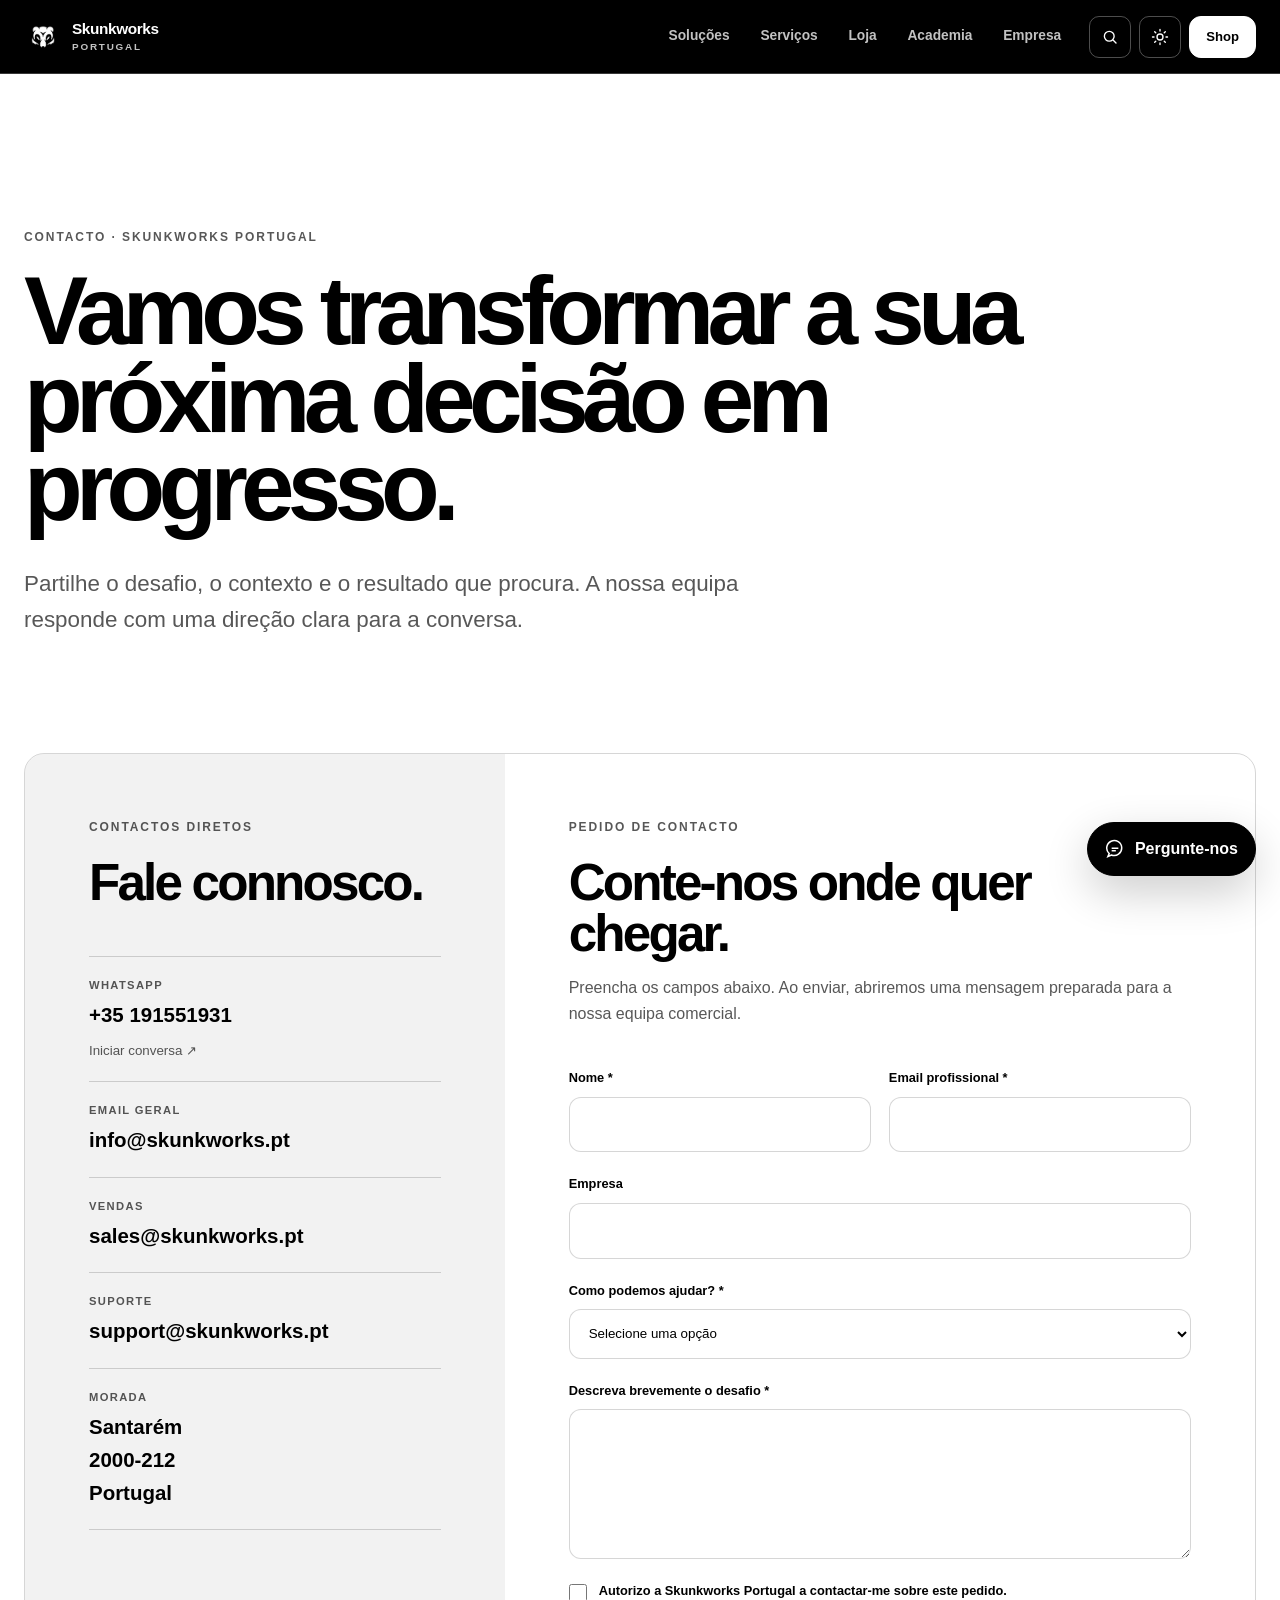
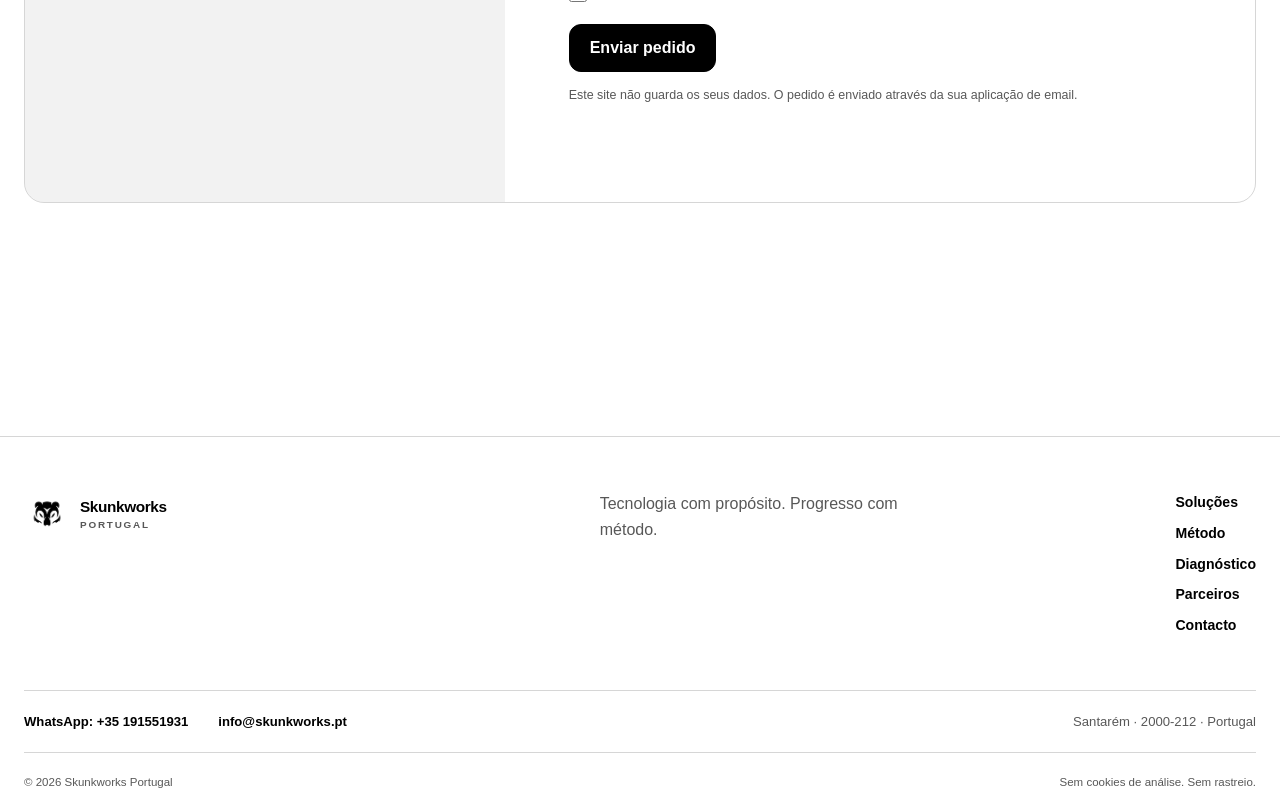
==== commit b4d54394: "feat: align Portugal navigation and shell with Skunkworks Africa theme" ====
--- a/contacto.html
+++ b/contacto.html
@@ -13,7 +13,7 @@
     <link rel="stylesheet" href="styles.css">
     <script src="site.js" defer></script>
     <script src="assistant.js" defer></script>
-  </head>
+  <link rel="canonical" href="https://skunkworks-portugal.github.io/www/contacto.html"><link rel="stylesheet" href="alignment.css"></head>
   <body class="contact-page">
     <a class="skip-link" href="#main">Saltar para o conteúdo</a>
 
@@ -27,14 +27,7 @@
           <span class="brand-name"><strong>Skunkworks</strong><small>Portugal</small></span>
         </a>
 
-        <nav class="desktop-nav" aria-label="Navegação principal" data-nav-label>
-          <a href="index.html#solucoes">Soluções</a>
-          <a href="index.html#metodo">Método</a>
-          <a href="index.html#diagnostico">Diagnóstico</a>
-          <a href="index.html#sobre">Sobre</a>
-          <a href="index.html#parceiros">Parceiros</a>
-          <a href="contacto.html" aria-current="page">Contacto</a>
-        </nav>
+        <nav class="desktop-nav" aria-label="Navegação principal" data-nav-label><a href="index.html#solucoes">Soluções</a><a href="index.html#metodo">Serviços</a><a href="https://store.skunkworks.pt/">Loja</a><a href="https://www.skunkworksacademy.com/">Academia</a><a href="index.html#sobre">Empresa</a></nav>
 
         <div class="header-actions">
           <a class="icon-button search-link" href="index.html#ask-skunkworks" aria-label="Pesquisar serviços">
@@ -51,16 +44,7 @@
         </div>
       </div>
 
-      <div class="mobile-menu" id="mobile-menu" data-mobile-menu hidden>
-        <nav class="sw-shell" aria-label="Navegação móvel">
-          <a href="index.html#solucoes">Soluções</a>
-          <a href="index.html#metodo">Método</a>
-          <a href="index.html#diagnostico">Diagnóstico</a>
-          <a href="index.html#sobre">Sobre</a>
-          <a href="index.html#parceiros">Parceiros</a>
-          <a href="contacto.html" aria-current="page">Contacto</a>
-        </nav>
-      </div>
+      <div class="mobile-menu" id="mobile-menu" data-mobile-menu hidden><nav class="sw-shell" aria-label="Navegação móvel"><a href="index.html#solucoes">Soluções</a><a href="index.html#metodo">Serviços</a><a href="https://store.skunkworks.pt/">Loja</a><a href="https://www.skunkworksacademy.com/">Academia</a><a href="index.html#sobre">Empresa</a><a href="contacto.html">Contacto</a></nav></div>
     </header>
 
     <main id="main">
--- a/tokens.css
+++ b/tokens.css
@@ -1,88 +1 @@
-:root {
-  color-scheme: light dark;
-  --sw-bg: #fff;
-  --sw-fg: #000;
-  --sw-muted: rgb(0 0 0 / 0.66);
-  --sw-line: rgb(0 0 0 / 0.16);
-  --sw-soft: rgb(0 0 0 / 0.05);
-  --sw-strong: rgb(0 0 0 / 0.34);
-  --sw-shadow: 0 20px 70px rgb(0 0 0 / 0.08);
-  --sw-radius: 20px;
-  --sw-radius-sm: 12px;
-  --sw-shell: 1240px;
-  --sw-header: 74px;
-  --sw-font: Inter, "Segoe UI", Roboto, Helvetica, Arial, sans-serif;
-  --sw-ease: cubic-bezier(0.2, 0.8, 0.2, 1);
-}
-
-@media (prefers-color-scheme: dark) {
-  :root {
-    --sw-bg: #000;
-    --sw-fg: #fff;
-    --sw-muted: rgb(255 255 255 / 0.72);
-    --sw-line: rgb(255 255 255 / 0.18);
-    --sw-soft: rgb(255 255 255 / 0.07);
-    --sw-strong: rgb(255 255 255 / 0.38);
-    --sw-shadow: 0 20px 70px rgb(255 255 255 / 0.04);
-  }
-}
-
-html[data-theme="light"] {
-  --sw-bg: #fff;
-  --sw-fg: #000;
-  --sw-muted: rgb(0 0 0 / 0.66);
-  --sw-line: rgb(0 0 0 / 0.16);
-  --sw-soft: rgb(0 0 0 / 0.05);
-  --sw-strong: rgb(0 0 0 / 0.34);
-}
-
-html[data-theme="dark"] {
-  --sw-bg: #000;
-  --sw-fg: #fff;
-  --sw-muted: rgb(255 255 255 / 0.72);
-  --sw-line: rgb(255 255 255 / 0.18);
-  --sw-soft: rgb(255 255 255 / 0.07);
-  --sw-strong: rgb(255 255 255 / 0.38);
-}
-
-.sw-shell {
-  width: min(calc(100% - 48px), var(--sw-shell));
-  margin-inline: auto;
-}
-
-.sw-button {
-  display: inline-flex;
-  align-items: center;
-  justify-content: center;
-  min-height: 48px;
-  padding: 12px 20px;
-  border: 1px solid var(--sw-fg);
-  border-radius: var(--sw-radius-sm);
-  background: var(--sw-fg);
-  color: var(--sw-bg);
-  font: 800 1rem var(--sw-font);
-  text-decoration: none;
-  cursor: pointer;
-}
-
-.sw-button--secondary {
-  background: var(--sw-bg);
-  color: var(--sw-fg);
-}
-
-:focus-visible {
-  outline: 3px solid var(--sw-fg);
-  outline-offset: 3px;
-}
-
-@media (max-width: 620px) {
-  .sw-shell { width: min(calc(100% - 32px), var(--sw-shell)); }
-}
-
-@media (prefers-reduced-motion: reduce) {
-  *, *::before, *::after {
-    scroll-behavior: auto !important;
-    animation-duration: 0.01ms !important;
-    transition-duration: 0.01ms !important;
-  }
-}
+:root{color-scheme:light dark;--sw-bg:#fff;--sw-fg:#000;--sw-muted:rgb(0 0 0 / .66);--sw-line:rgb(0 0 0 / .16);--sw-soft:rgb(0 0 0 / .05);--sw-strong:rgb(0 0 0 / .34);--sw-shadow:0 20px 70px rgb(0 0 0 / .08);--sw-radius:20px;--sw-radius-sm:12px;--sw-shell:1240px;--sw-header:74px;--sw-font:Inter,'Segoe UI',Roboto,Helvetica,Arial,sans-serif;--sw-ease:cubic-bezier(.2,.8,.2,1)}@media(prefers-color-scheme:dark){:root{--sw-bg:#000;--sw-fg:#fff;--sw-muted:rgb(255 255 255 / .72);--sw-line:rgb(255 255 255 / .18);--sw-soft:rgb(255 255 255 / .07);--sw-strong:rgb(255 255 255 / .38);--sw-shadow:0 20px 70px rgb(255 255 255 / .04)}}html[data-theme=light]{--sw-bg:#fff;--sw-fg:#000;--sw-muted:rgb(0 0 0 / .66);--sw-line:rgb(0 0 0 / .16);--sw-soft:rgb(0 0 0 / .05);--sw-strong:rgb(0 0 0 / .34)}html[data-theme=dark]{--sw-bg:#000;--sw-fg:#fff;--sw-muted:rgb(255 255 255 / .72);--sw-line:rgb(255 255 255 / .18);--sw-soft:rgb(255 255 255 / .07);--sw-strong:rgb(255 255 255 / .38)}.sw-shell{width:min(calc(100% - 48px),var(--sw-shell));margin-inline:auto}.sw-button{display:inline-flex;align-items:center;justify-content:center;min-height:48px;padding:12px 20px;border:1px solid var(--sw-fg);border-radius:var(--sw-radius-sm);background:var(--sw-fg);color:var(--sw-bg);font:800 1rem var(--sw-font);text-decoration:none}.sw-button--secondary{background:var(--sw-bg);color:var(--sw-fg)}:focus-visible{outline:3px solid var(--sw-fg);outline-offset:3px}@media(max-width:620px){.sw-shell{width:min(calc(100% - 32px),var(--sw-shell))}}@media(prefers-reduced-motion:reduce){*,*::before,*::after{scroll-behavior:auto!important;animation-duration:.01ms!important;transition-duration:.01ms!important}}
--- a/alignment.css
+++ b/alignment.css
@@ -0,0 +1,22 @@
+/* Shared Skunkworks corporate chrome; Portugal content and site interactions remain intact. */
+:root {--sw-shell:1240px;--sw-header:74px;--sw-radius:20px;--sw-radius-sm:12px;--sw-font:Inter,"Segoe UI",Roboto,Helvetica,Arial,sans-serif}
+.site-header{background:#000;color:#fff;border-bottom:1px solid rgba(255,255,255,.22);box-shadow:0 1px 0 rgba(255,255,255,.22)}
+.site-header .brand-name small,.site-header .desktop-nav a{color:rgba(255,255,255,.76)}
+.site-header .desktop-nav a:hover,.site-header .desktop-nav a:focus-visible{color:#fff}
+.site-header .icon-button,.site-header .menu-button{border-color:rgba(255,255,255,.3);color:#fff}
+.site-header .header-cta{border-color:#fff;background:#fff;color:#000}
+.site-header .logo-black{display:none!important}.site-header .logo-white{display:block!important}
+.site-header :focus-visible{outline:3px solid #fff;outline-offset:3px}
+.mobile-menu{max-height:calc(100dvh - var(--sw-header));overflow-y:auto;overscroll-behavior:contain}
+.mobile-menu a{min-height:44px}
+.site-footer{margin-top:80px}
+@media(prefers-color-scheme:dark){:root:not([data-theme="light"]) .site-header{background:#fff;color:#000;border-bottom-color:rgba(0,0,0,.2)}:root:not([data-theme="light"]) .site-header .logo-black{display:block!important}:root:not([data-theme="light"]) .site-header .logo-white{display:none!important}:root:not([data-theme="light"]) .site-header .brand-name small,:root:not([data-theme="light"]) .site-header .desktop-nav a{color:rgba(0,0,0,.72)}:root:not([data-theme="light"]) .site-header .icon-button,:root:not([data-theme="light"]) .site-header .menu-button{border-color:rgba(0,0,0,.2);color:#000}:root:not([data-theme="light"]) .site-header .header-cta{border-color:#000;background:#000;color:#fff}:root:not([data-theme="light"]) .site-header :focus-visible{outline-color:#000}}
+html[data-theme="dark"] .site-header{background:#fff;color:#000;border-bottom-color:rgba(0,0,0,.2)}
+html[data-theme="dark"] .site-header .logo-black{display:block!important}
+html[data-theme="dark"] .site-header .logo-white{display:none!important}
+html[data-theme="dark"] .site-header .brand-name small,html[data-theme="dark"] .site-header .desktop-nav a{color:rgba(0,0,0,.72)}
+html[data-theme="dark"] .site-header .icon-button,html[data-theme="dark"] .site-header .menu-button{color:#000;border-color:rgba(0,0,0,.2)}
+html[data-theme="dark"] .site-header .header-cta{background:#000;color:#fff;border-color:#000}
+html[data-theme="dark"] .site-header :focus-visible{outline-color:#000}
+@media(max-width:620px){.sw-shell{width:min(calc(100% - 32px),var(--sw-shell))}}
+@media(prefers-reduced-motion:reduce){*,*::before,*::after{scroll-behavior:auto!important;transition-duration:.01ms!important;animation-duration:.01ms!important}}
